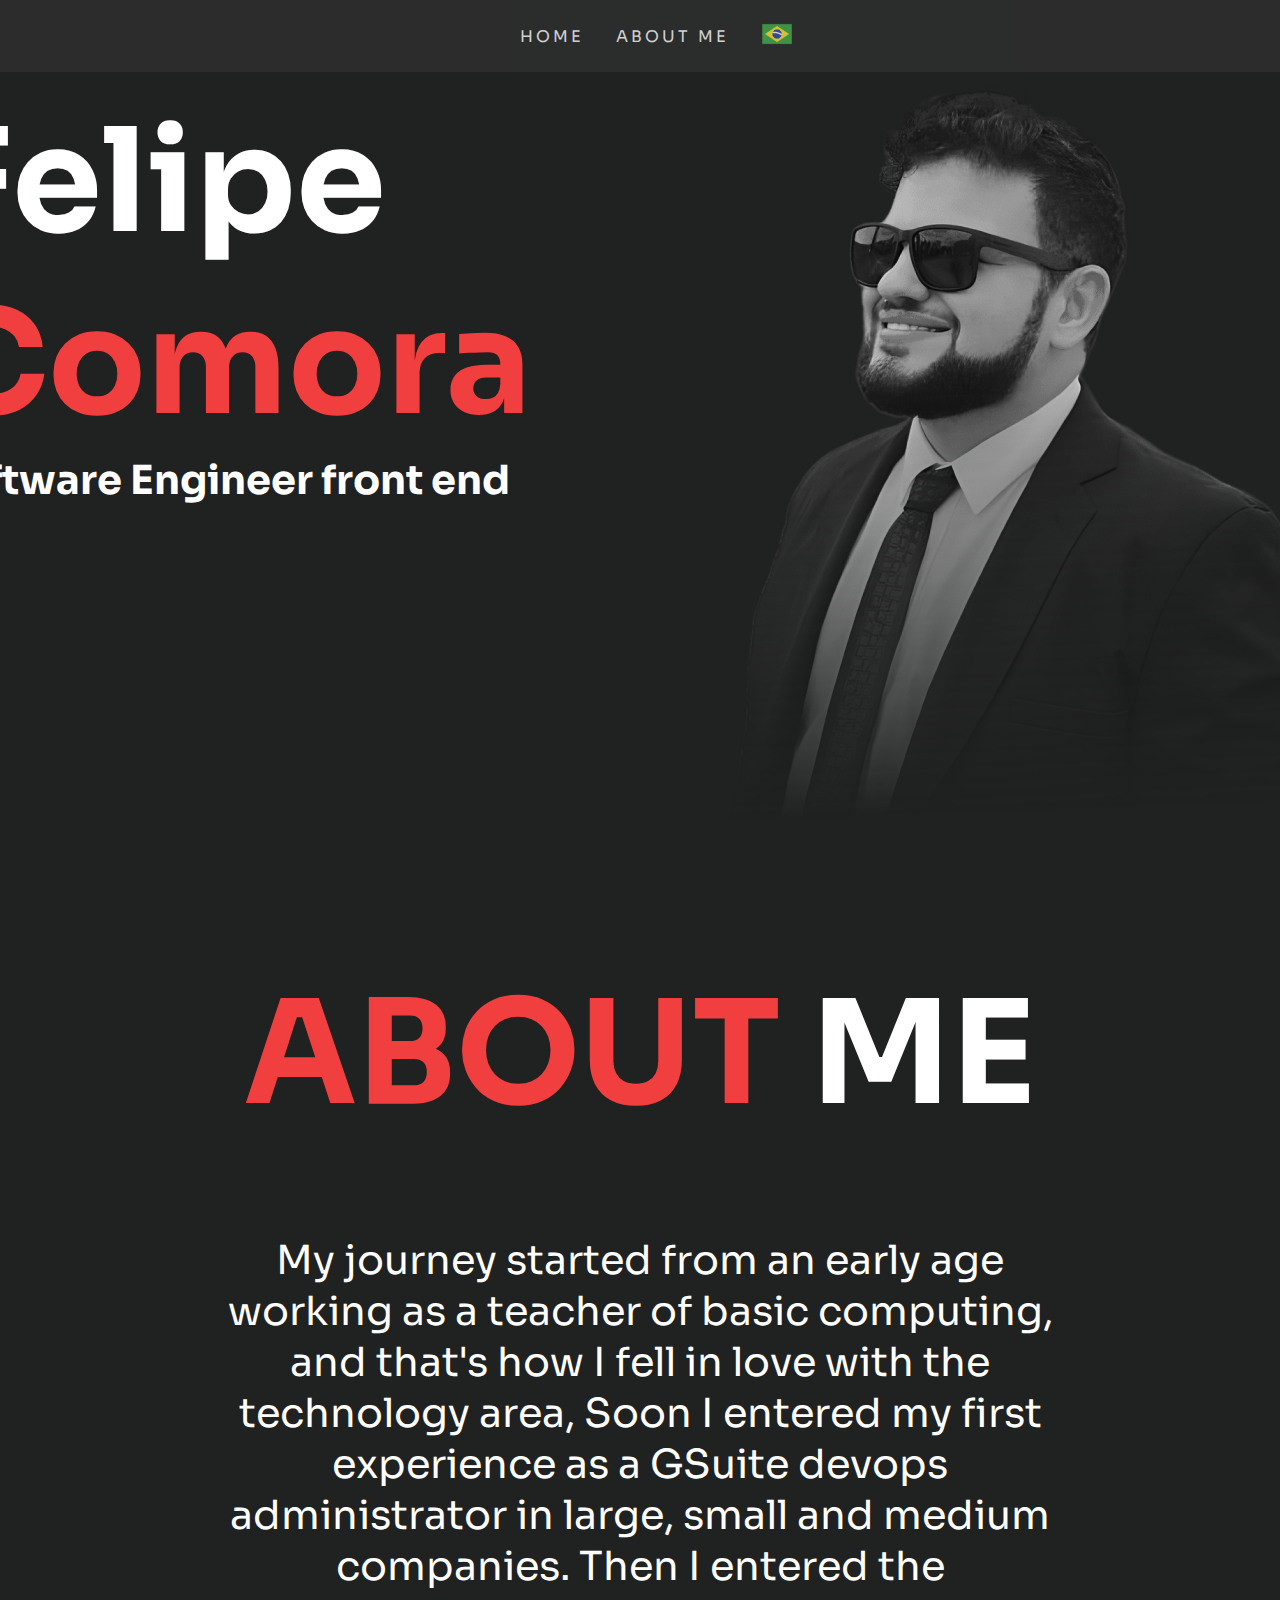
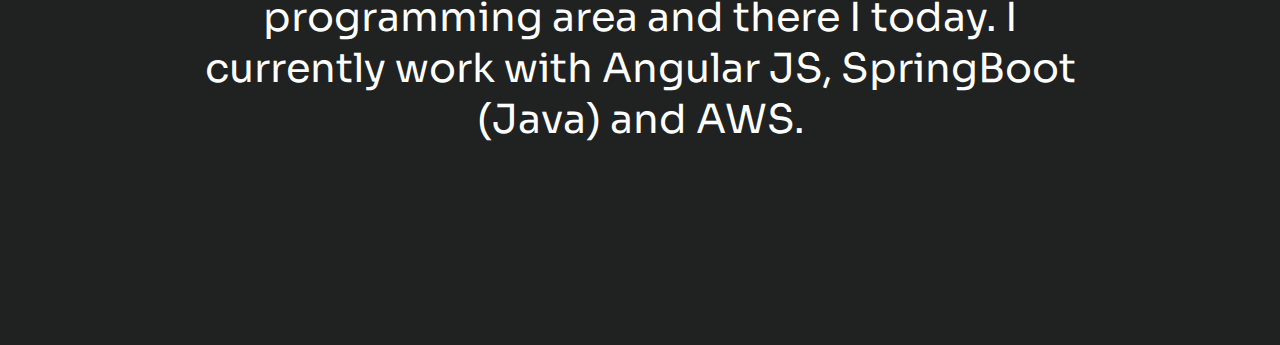
==== index.html @ bace0d85 "ajustes page em ingles e portugues" ====
<!DOCTYPE html>
<html lang="pt-br">

<head>
    <meta charset="UTF-8">
    <meta name="viewport" content="width=device-width, initial-scale=1.0">
    <title>Comora Portifolio</title>
    <link rel="stylesheet" type="text/css" href="portifolio-comora.css" media="screen" />
    <link rel="icon" type="image/png" sizes="16x16" href="./assets/img/icon/favicon-16x16.png">

</head>

<body>
    <header>
        <nav class="nav-bar">
            <ul class="nav-list">
                <li><a href="#home">HOME</a></li>
                <li><a href="#aboutMe">ABOUT ME</a></li>
                <!-- <li><a href="#portifolio">PORTFOLIO</a></li>
                <li><button class="button">CONTACT ME</button></li> -->
                <li><a href="ptBr.html"><img class="language" src="/assets/img/icon/icon-br.png" alt=""></a>
            </ul>
        </nav>
    </header>
    <main>
        <section id="home" class="home container">
            <div class="title-name">
                <h1>
                    <span class="name">Felipe</span><br>
                    <span class="surname">Comora</span>
                </h1>
                <h2>
                    Software Engineer front end
                </h2>
            </div>
            <div class="home-img">  
                <img src="./assets/img/comora.png" alt="foto do felipe comora">
            </div>
        </section>
        <section id="aboutMe" class="about container">
            <div class="title-name">
                <h1>
                    <span class="surname">ABOUT</span>
                    <span class="name">ME</span>
                </h1>
                <p class="paragraph">
                    My journey started from an early age working as a teacher of basic computing, and that's how I fell
                    in love with the technology area, Soon I entered my first experience as a GSuite devops administrator in
                    large, small and medium companies. Then I entered the programming area and there I today.

                    I currently work with Angular JS, SpringBoot (Java) and AWS.
                </p>
            </div>
        </section>
    </main>
</body>

</html>
---- portifolio-comora.css ----
@import url('https://fonts.googleapis.com/css2?family=Sora:wght@100..800&display=swap');

*{
    margin: 0;
    padding: 0;
}
:root {
    --red-color: #f13f3f;
    --nav-color: #2f3030;
    --bg-color:  #202121;
    --white-color: #ffffff;
  }
html {
  scroll-behavior: smooth;
  font-family: "Sora", sans-serif;

}
 
:target {
  scroll-margin-top: 150px;
}
body{
    background-color: var(--bg-color);
}
main{
    margin-top: 4%;
    padding-bottom: 100px;
}
.language{
    width: 32px;
    height: 32px;
}
.nav-bar{
    display: flex;
    justify-content: space-around;
    align-items: center;
    background-color: var(--nav-color);
    height: 8vh;
    width: 100%;
    position: fixed;
    top: 0;
    opacity: 0.8;
}
.nav-list{
    list-style: none;
    display: flex;
    align-items: center;
}
.nav-list li{
    margin-left: 32px;
    letter-spacing: 3px;
}
.nav-list li a{
    color: var(--white-color);
    text-decoration: none;
}
.nav-list li a:hover,a:active{
    color: var(--red-color);
}
.nav-list li .button{
    border-radius: 16px;
    background-color: var(--red-color);
    width: 150px;
    height: 36px;
    color: var(--white-color);
    border: none;
    cursor: pointer;
}
.home{
    display: flex;
    gap: 100px;
    justify-content: center;
}
.title-name{
    padding-top: 40px;
    h1{
        font-size: 144px; 
    }
    h1 .name{
        color: var(--white-color);
    }
    h1 .surname {
        color: var(--red-color); 
    }
    h2{
        font-size: 40px;
        color: var(--white-color);
    }
}
.about{
    margin-top: 200px;
    text-align: center;
}
.container{
    margin: auto;
    width: 70%;
    margin-bottom: 100px;
    .paragraph{
        margin-top: 90px;
        font-size: 40px;
        color: var(--white-color);
        text-align: center;
    }
}
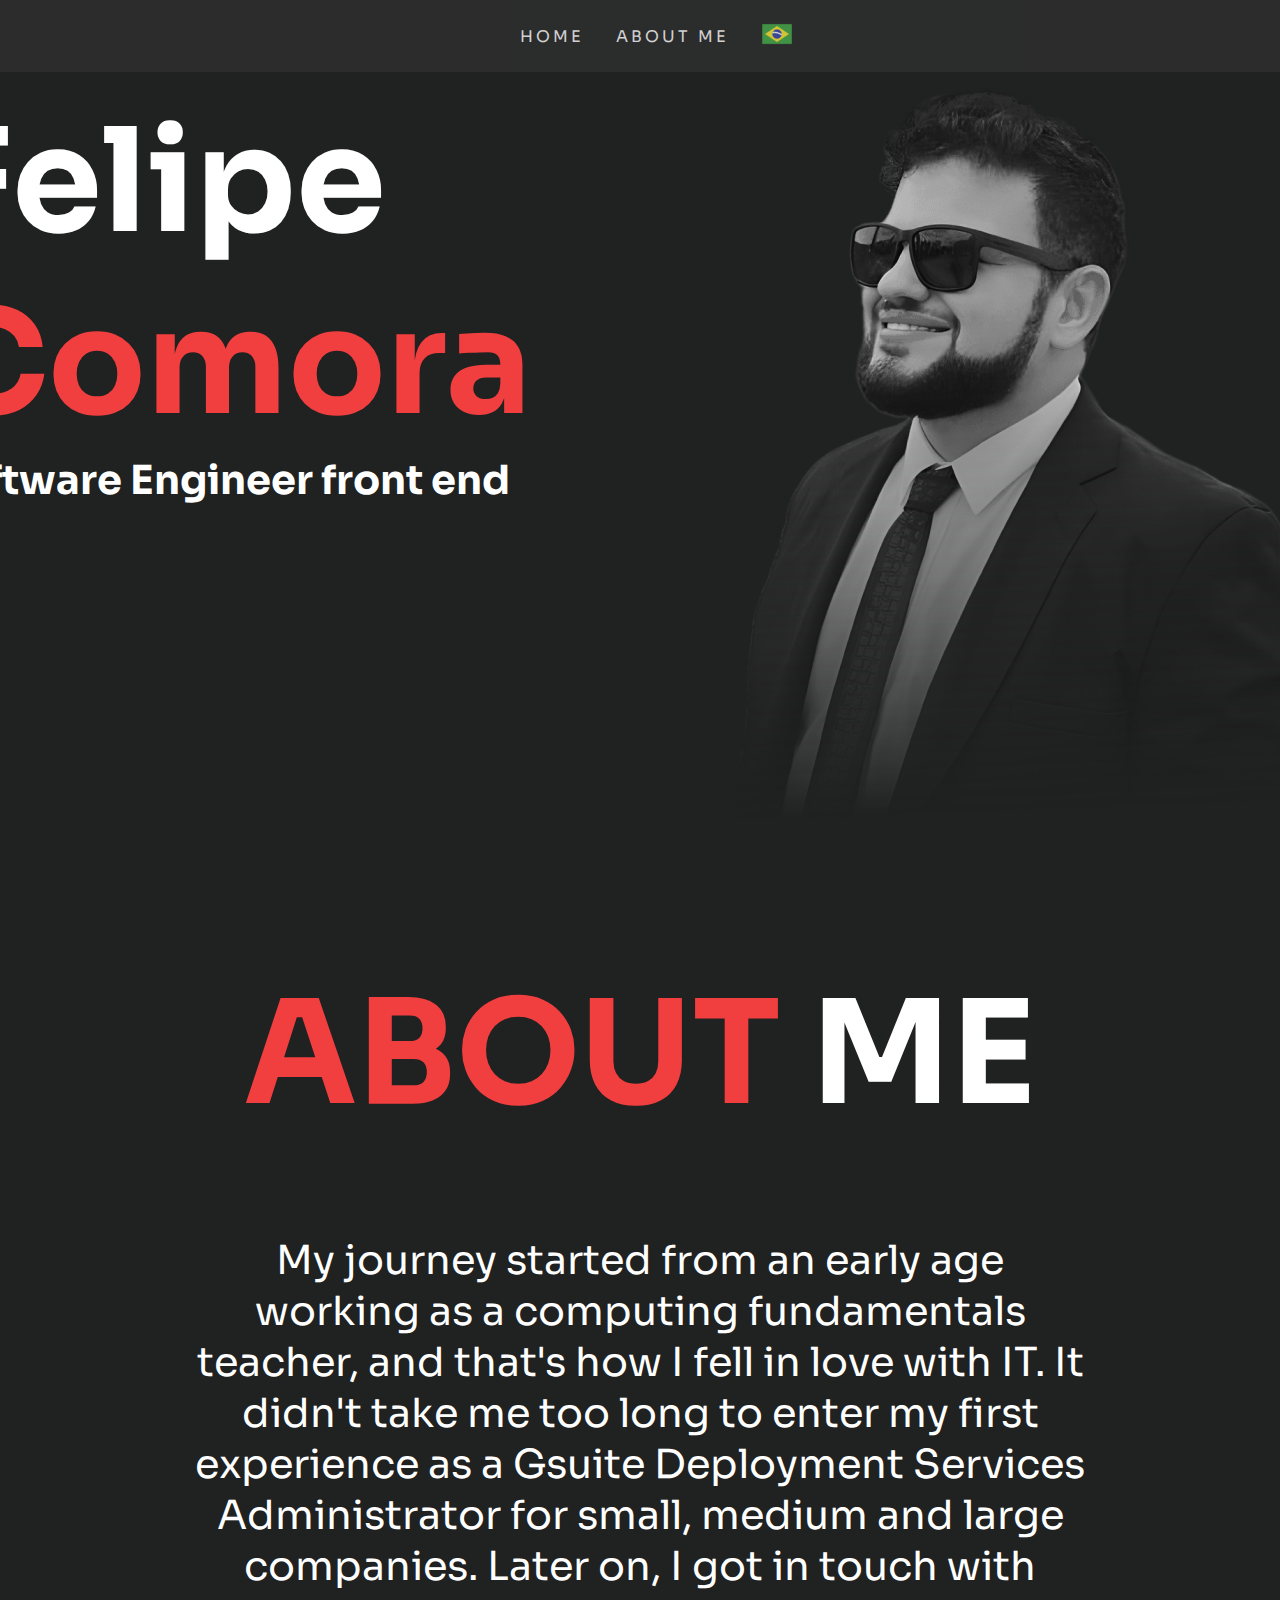
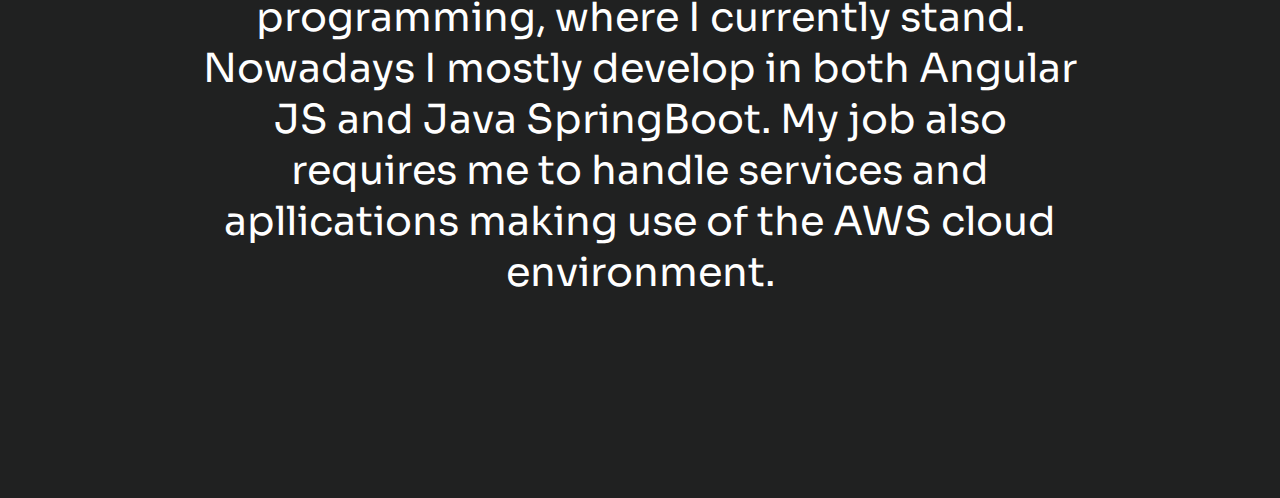
==== commit 96b6e03d: "ajustes page em ingles e portugues" ====
--- a/index.html
+++ b/index.html
@@ -33,7 +33,7 @@
                     Software Engineer front end
                 </h2>
             </div>
-            <div class="home-img">  
+            <div class="home-img">
                 <img src="./assets/img/comora.png" alt="foto do felipe comora">
             </div>
         </section>
@@ -44,11 +44,12 @@
                     <span class="name">ME</span>
                 </h1>
                 <p class="paragraph">
-                    My journey started from an early age working as a teacher of basic computing, and that's how I fell
-                    in love with the technology area, Soon I entered my first experience as a GSuite devops administrator in
-                    large, small and medium companies. Then I entered the programming area and there I today.
-
-                    I currently work with Angular JS, SpringBoot (Java) and AWS.
+                    My journey started from an early age working as a computing fundamentals teacher, and that's how I
+                    fell in love with IT. It didn't take me too long to enter my first experience as a Gsuite Deployment
+                    Services Administrator for small, medium and large companies. Later on, I got in touch with
+                    programming, where I currently stand. Nowadays I mostly develop in both Angular JS and Java
+                    SpringBoot. My job also requires me to handle services and apllications making use of the AWS
+                    cloud environment.
                 </p>
             </div>
         </section>
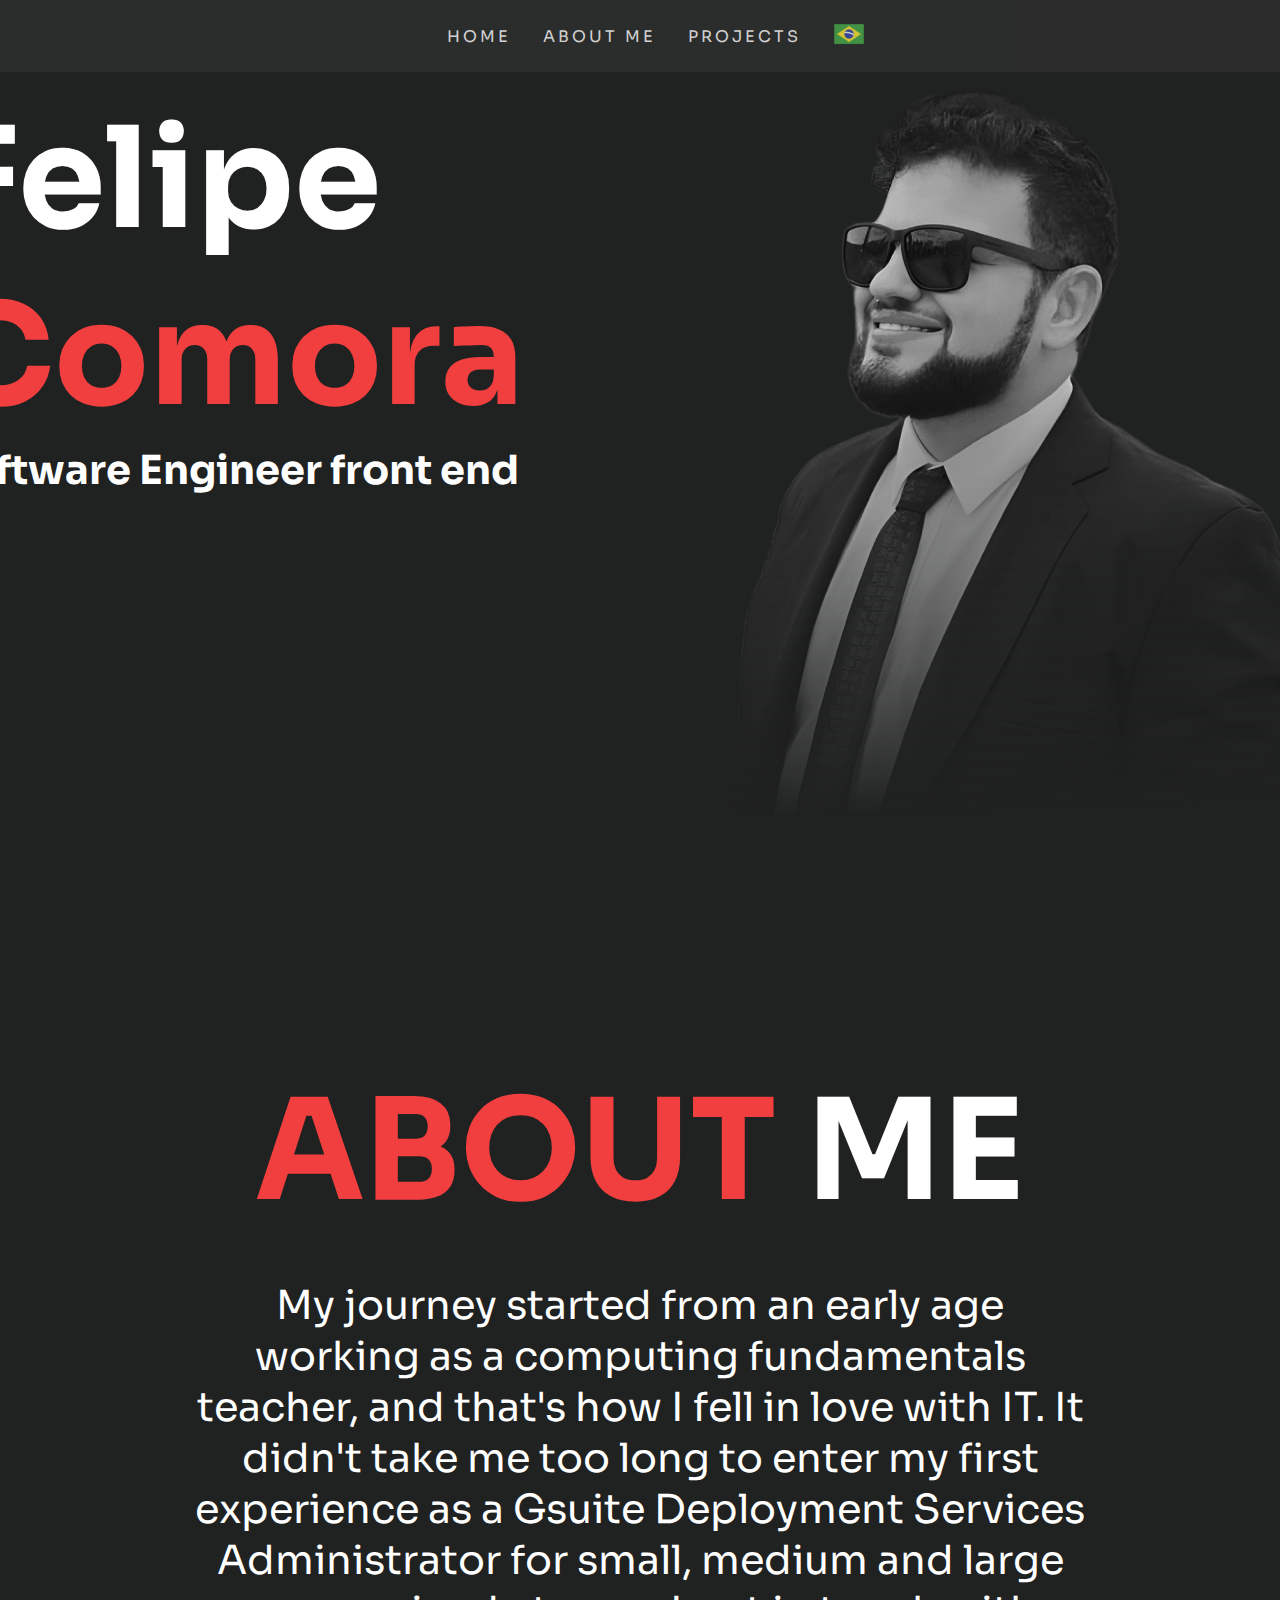
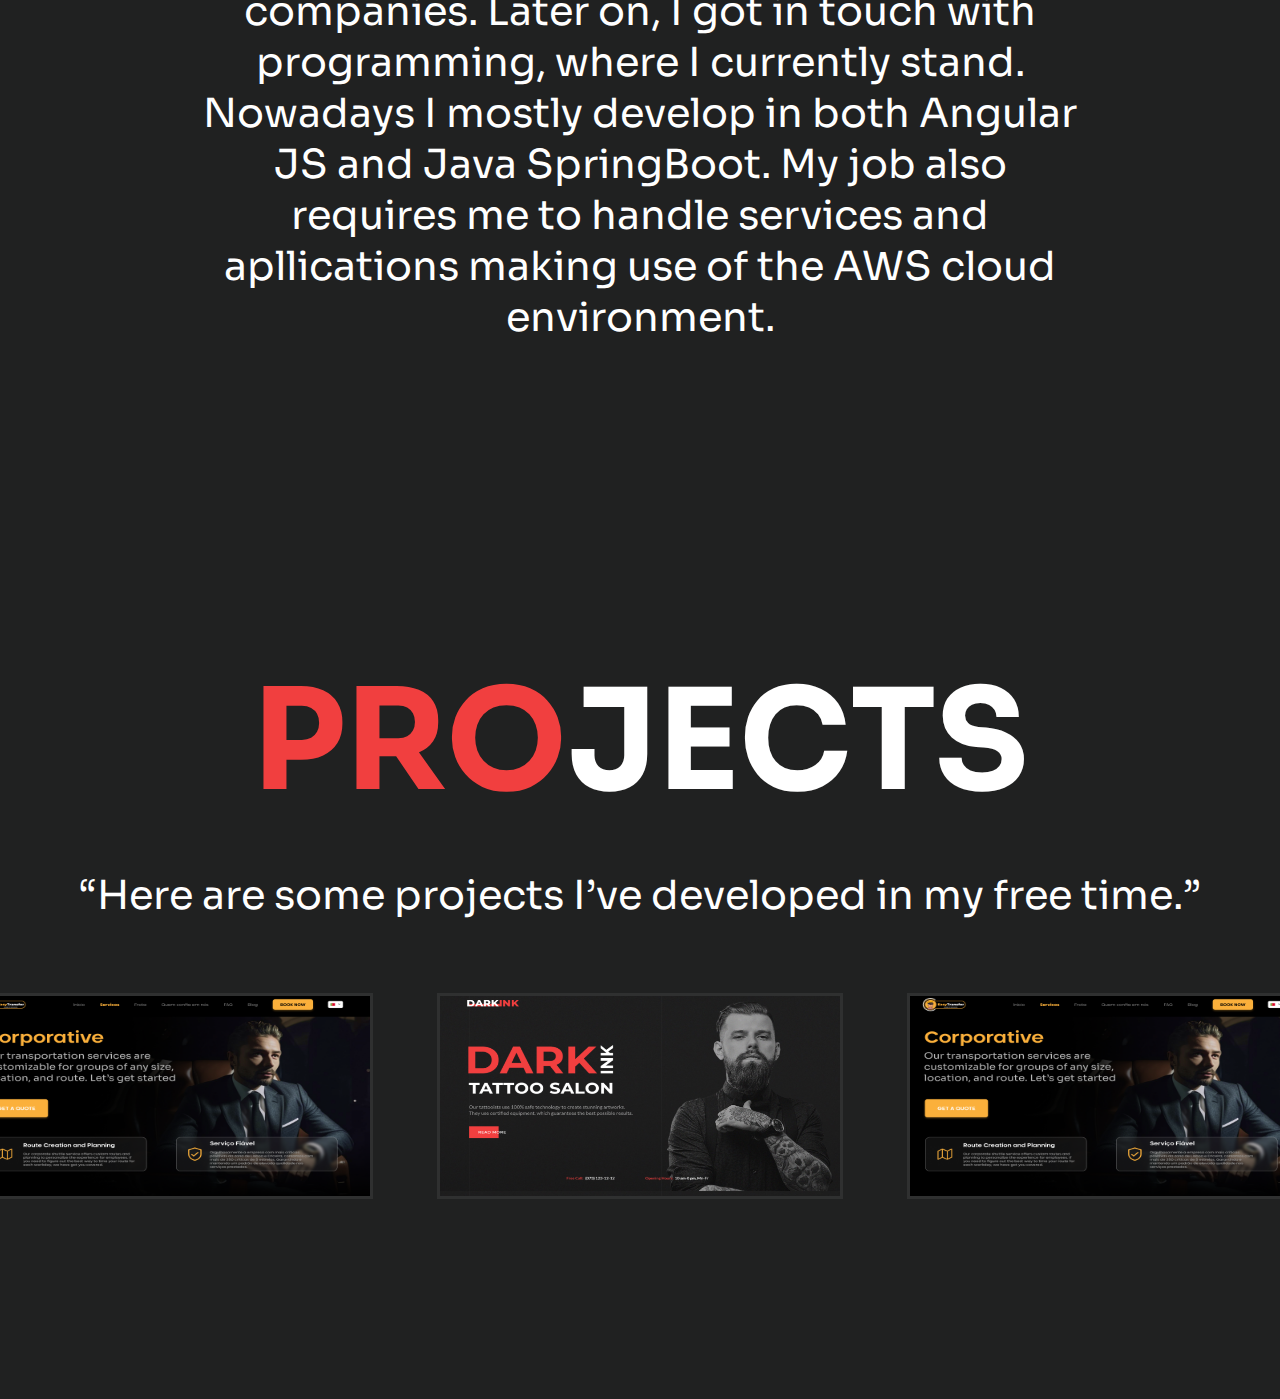
==== commit a148919d: "adição nova seção projetos" ====
--- a/index.html
+++ b/index.html
@@ -7,7 +7,7 @@
     <title>Comora Portifolio</title>
     <link rel="stylesheet" type="text/css" href="portifolio-comora.css" media="screen" />
     <link rel="icon" type="image/png" sizes="16x16" href="./assets/img/icon/favicon-16x16.png">
-
+    <script src="script.js"></script>
 </head>
 
 <body>
@@ -16,43 +16,69 @@
             <ul class="nav-list">
                 <li><a href="#home">HOME</a></li>
                 <li><a href="#aboutMe">ABOUT ME</a></li>
-                <!-- <li><a href="#portifolio">PORTFOLIO</a></li>
-                <li><button class="button">CONTACT ME</button></li> -->
+                <li><a href="#projects">PROJECTS</a></li>
+                <!-- <li><button class="button">CONTACT ME</button></li> -->
                 <li><a href="ptBr.html"><img class="language" src="/assets/img/icon/icon-br.png" alt=""></a>
             </ul>
         </nav>
     </header>
     <main>
-        <section id="home" class="home container">
-            <div class="title-name">
-                <h1>
-                    <span class="name">Felipe</span><br>
-                    <span class="surname">Comora</span>
-                </h1>
-                <h2>
-                    Software Engineer front end
-                </h2>
-            </div>
-            <div class="home-img">
-                <img src="./assets/img/comora.png" alt="foto do felipe comora">
-            </div>
-        </section>
-        <section id="aboutMe" class="about container">
-            <div class="title-name">
-                <h1>
-                    <span class="surname">ABOUT</span>
-                    <span class="name">ME</span>
-                </h1>
-                <p class="paragraph">
-                    My journey started from an early age working as a computing fundamentals teacher, and that's how I
-                    fell in love with IT. It didn't take me too long to enter my first experience as a Gsuite Deployment
-                    Services Administrator for small, medium and large companies. Later on, I got in touch with
-                    programming, where I currently stand. Nowadays I mostly develop in both Angular JS and Java
-                    SpringBoot. My job also requires me to handle services and apllications making use of the AWS
-                    cloud environment.
-                </p>
-            </div>
-        </section>
+        <div class="container">
+            <section id="home" class="home">
+                <div class="title-name">
+                    <h1>
+                        <span class="name">Felipe</span><br>
+                        <span class="surname">Comora</span>
+                    </h1>
+                    <h2>
+                        Software Engineer front end
+                    </h2>
+                </div>
+                <div class="home-img">
+                    <img src="./assets/img/comora.png" alt="foto do felipe comora">
+                </div>
+            </section>
+            <section id="aboutMe" class="about scroll-smooth">
+                <div class="title-name">
+                    <h1>
+                        <span class="surname">ABOUT</span>
+                        <span class="name">ME</span>
+                    </h1>
+                    <p class="paragraph">
+                        My journey started from an early age working as a computing fundamentals teacher, and that's how
+                        I
+                        fell in love with IT. It didn't take me too long to enter my first experience as a Gsuite
+                        Deployment
+                        Services Administrator for small, medium and large companies. Later on, I got in touch with
+                        programming, where I currently stand. Nowadays I mostly develop in both Angular JS and Java
+                        SpringBoot. My job also requires me to handle services and apllications making use of the AWS
+                        cloud environment.
+                    </p>
+                </div>
+            </section>
+            <section id="projects" class="session-projects scroll-smooth">
+                <div class="title-name">
+                    <h1>
+                        <p class="surname">PRO<span class="name">JECTS<span></p>
+                    </h1>
+                    <p class="paragraph"> “Here are some projects I’ve developed in my free time.”
+                    </p>
+                    <div class="container-projects">
+                        <div class="projects">
+                            <img class="img-project" src="/assets/img/projects/teste.png" alt="">
+                        </div>
+                        <div class="projects">
+                            <img class="img-project" src="/assets/img/projects/teste2.png" alt="">
+                        </div>
+                        <div class="projects">
+                            <img class="img-project" src="/assets/img/projects/teste.png" alt="">
+                        </div>
+                    </div>
+                </div>
+
+            </section>
+        </div>
+
     </main>
 </body>
 
--- a/portifolio-comora.css
+++ b/portifolio-comora.css
@@ -1,36 +1,41 @@
 @import url('https://fonts.googleapis.com/css2?family=Sora:wght@100..800&display=swap');
 
-*{
+* {
     margin: 0;
     padding: 0;
 }
+
 :root {
     --red-color: #f13f3f;
     --nav-color: #2f3030;
-    --bg-color:  #202121;
+    --bg-color: #202121;
     --white-color: #ffffff;
-  }
+    font-family: "Sora", sans-serif;
+}
+
 html {
-  scroll-behavior: smooth;
-  font-family: "Sora", sans-serif;
+    scroll-behavior: smooth;
+}
 
+:target {
+    scroll-margin-top: 185px;
 }
- 
-:target {
-  scroll-margin-top: 150px;
-}
-body{
+
+body {
     background-color: var(--bg-color);
 }
-main{
+
+main {
     margin-top: 4%;
     padding-bottom: 100px;
 }
-.language{
+
+.language {
     width: 32px;
     height: 32px;
 }
-.nav-bar{
+
+.nav-bar {
     display: flex;
     justify-content: space-around;
     align-items: center;
@@ -41,23 +46,28 @@
     top: 0;
     opacity: 0.8;
 }
-.nav-list{
+
+.nav-list {
     list-style: none;
     display: flex;
     align-items: center;
 }
-.nav-list li{
+
+.nav-list li {
     margin-left: 32px;
     letter-spacing: 3px;
 }
-.nav-list li a{
+
+.nav-list li a {
     color: var(--white-color);
     text-decoration: none;
 }
-.nav-list li a:hover,a:active{
+
+.nav-list li a:hover {
     color: var(--red-color);
 }
-.nav-list li .button{
+
+.nav-list li .button {
     border-radius: 16px;
     background-color: var(--red-color);
     width: 150px;
@@ -66,39 +76,100 @@
     border: none;
     cursor: pointer;
 }
-.home{
+
+.container {
+    width: 100%;
+    display: flex;
+    flex-direction: column;
+    justify-content: center;
+    align-items: center;
+    margin-bottom: 100px;
+
+}
+
+.container .paragraph {
+    margin-top: 40px;
+    font-size: 40px;
+    color: var(--white-color);
+    text-align: center;
+}
+
+.home {
     display: flex;
     gap: 100px;
     justify-content: center;
 }
-.title-name{
+
+h1 {
+    font-size: 140px;
+}
+
+h1 .name {
+    color: var(--white-color);
+}
+
+h1 .surname {
+    color: var(--red-color);
+}
+
+h2 {
+    font-size: 40px;
+    color: var(--white-color);
+}
+
+.title-name {
     padding-top: 40px;
-    h1{
-        font-size: 144px; 
-    }
-    h1 .name{
-        color: var(--white-color);
-    }
-    h1 .surname {
-        color: var(--red-color); 
-    }
-    h2{
-        font-size: 40px;
-        color: var(--white-color);
-    }
+
 }
-.about{
+
+.about {
     margin-top: 200px;
     text-align: center;
+    width: 70%;
 }
-.container{
-    margin: auto;
-    width: 70%;
-    margin-bottom: 100px;
-    .paragraph{
-        margin-top: 90px;
-        font-size: 40px;
-        color: var(--white-color);
-        text-align: center;
+.scroll-smooth{
+    animation: appear ease-in-out;
+    animation-timeline: view();
+    animation-range: cover 0 50%;
+}
+.container-projects {
+    width: 100%;
+    display: flex;
+    gap: 64px;
+    padding-top: 32px;
+}
+
+.session-projects {
+    margin-top: 270px;
+    text-align: center;
+}
+
+.projects {
+    margin-top: 40px;
+    width: 400px;
+    height: 200px;
+    border: #2f3030 solid;
+    cursor: pointer;
+}
+
+.projects .img-project {
+    width: 100%;
+    height: 100%;
+}
+
+.projects:hover {
+    box-shadow: 0 0 10px var(--red-color);
+    scale: 1.1;
+    transition: .5s;
+}
+
+@keyframes appear{
+    from{
+        opacity: 0;
+        translate: 0 100vh;
     }
-}
+    to{
+        opacity: 1;
+        translate: 0 0;
+    }
+}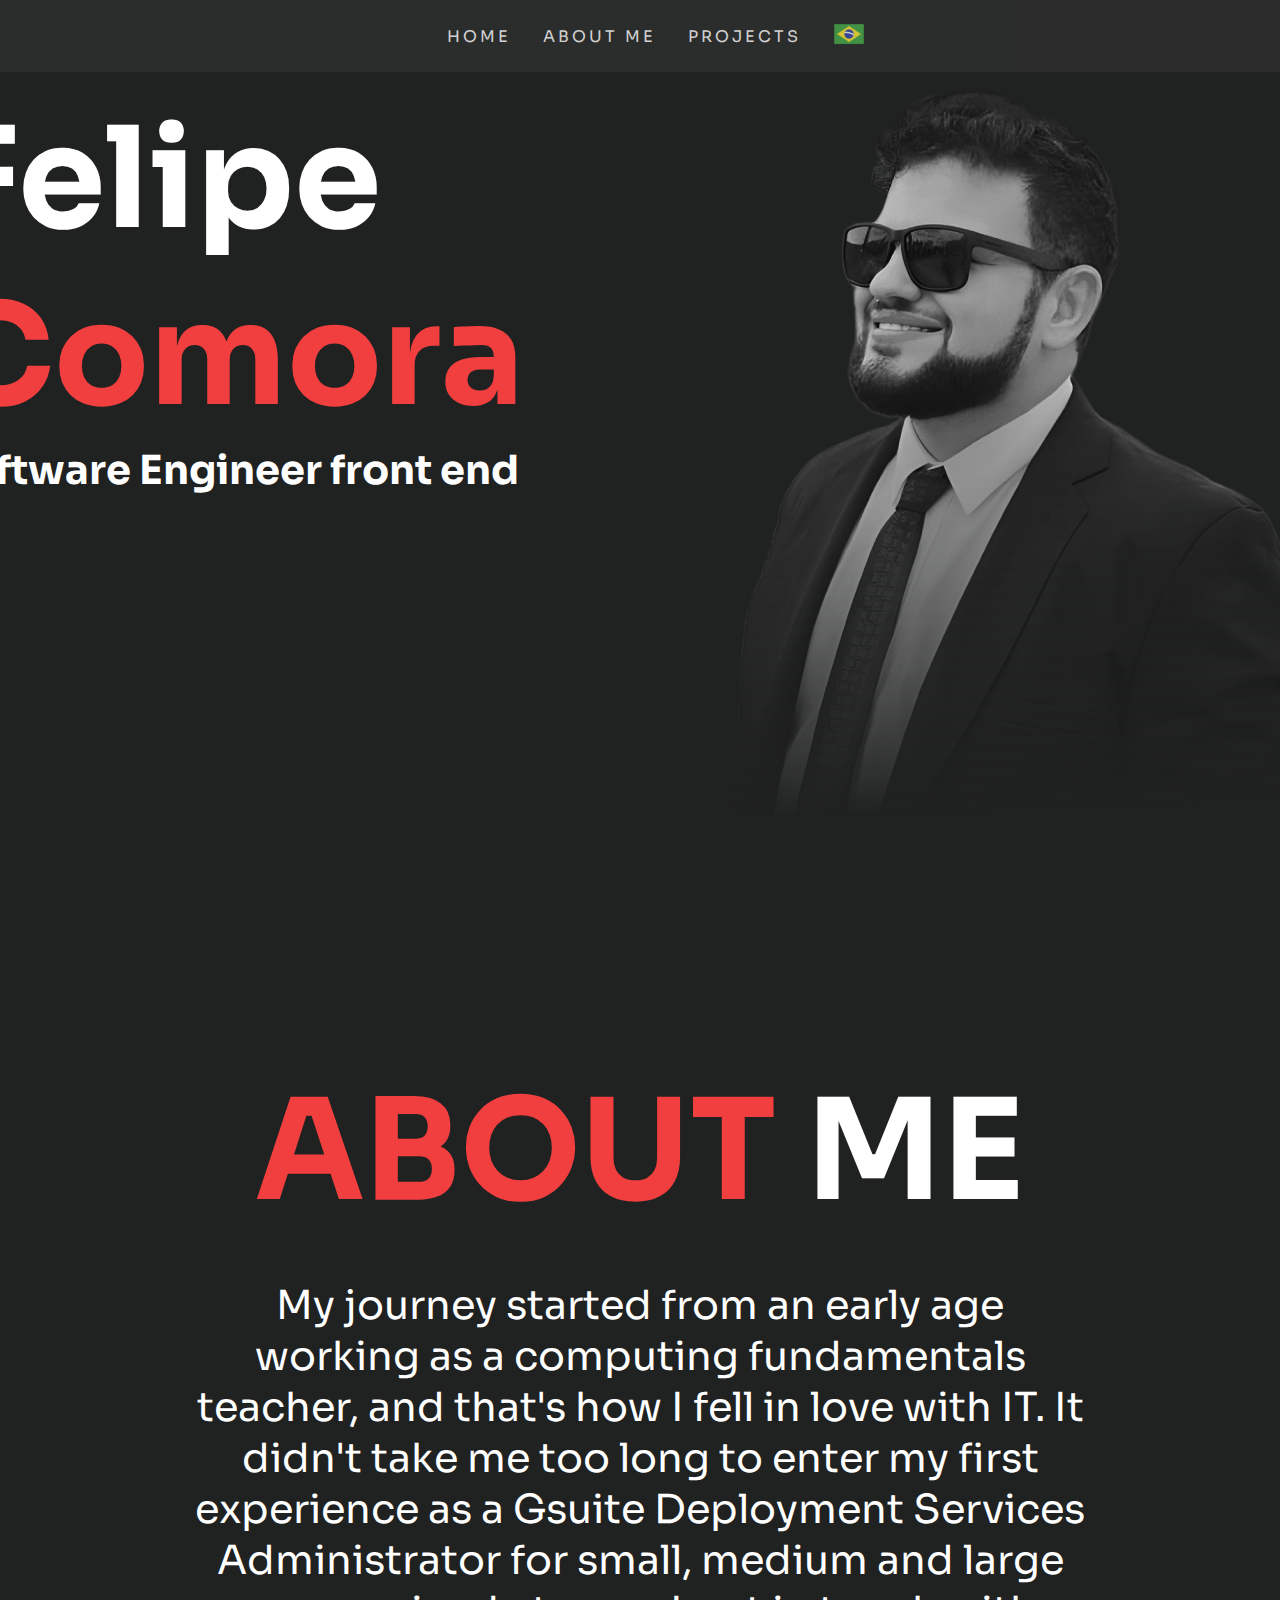
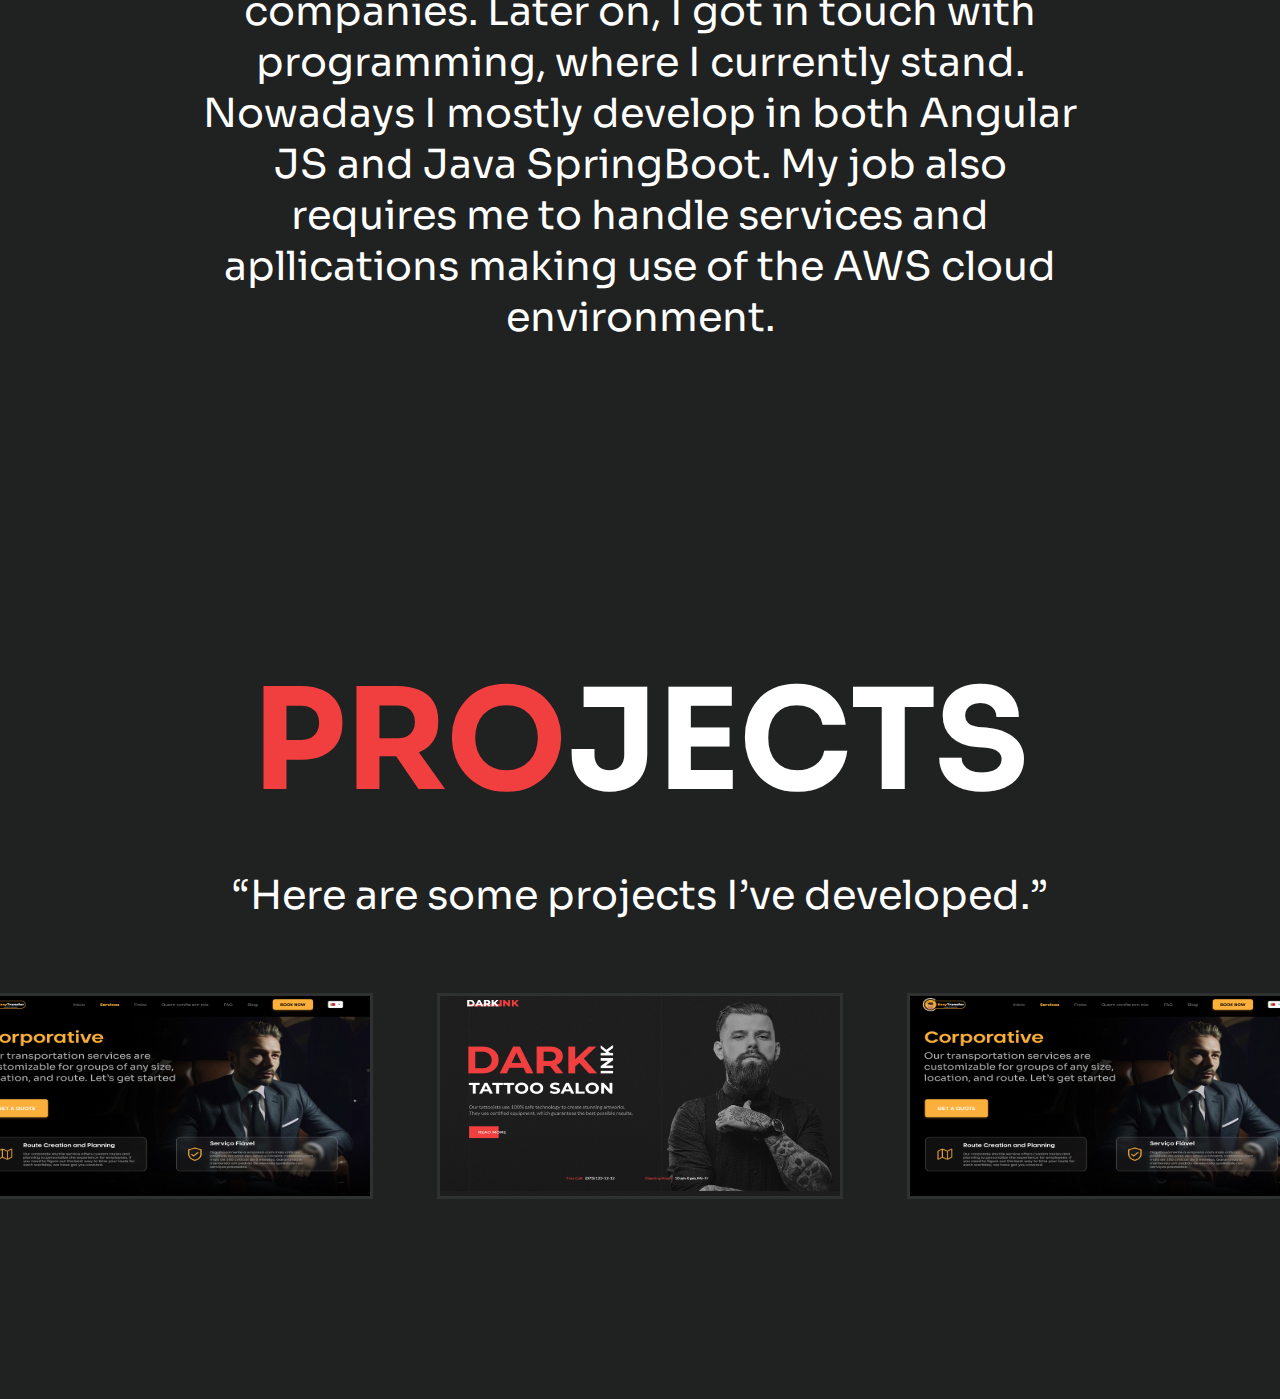
==== commit 5e574b1a: "correçao subtitle" ====
--- a/index.html
+++ b/index.html
@@ -61,7 +61,7 @@
                     <h1>
                         <p class="surname">PRO<span class="name">JECTS<span></p>
                     </h1>
-                    <p class="paragraph"> “Here are some projects I’ve developed in my free time.”
+                    <p class="paragraph"> “Here are some projects I’ve developed.”
                     </p>
                     <div class="container-projects">
                         <div class="projects">
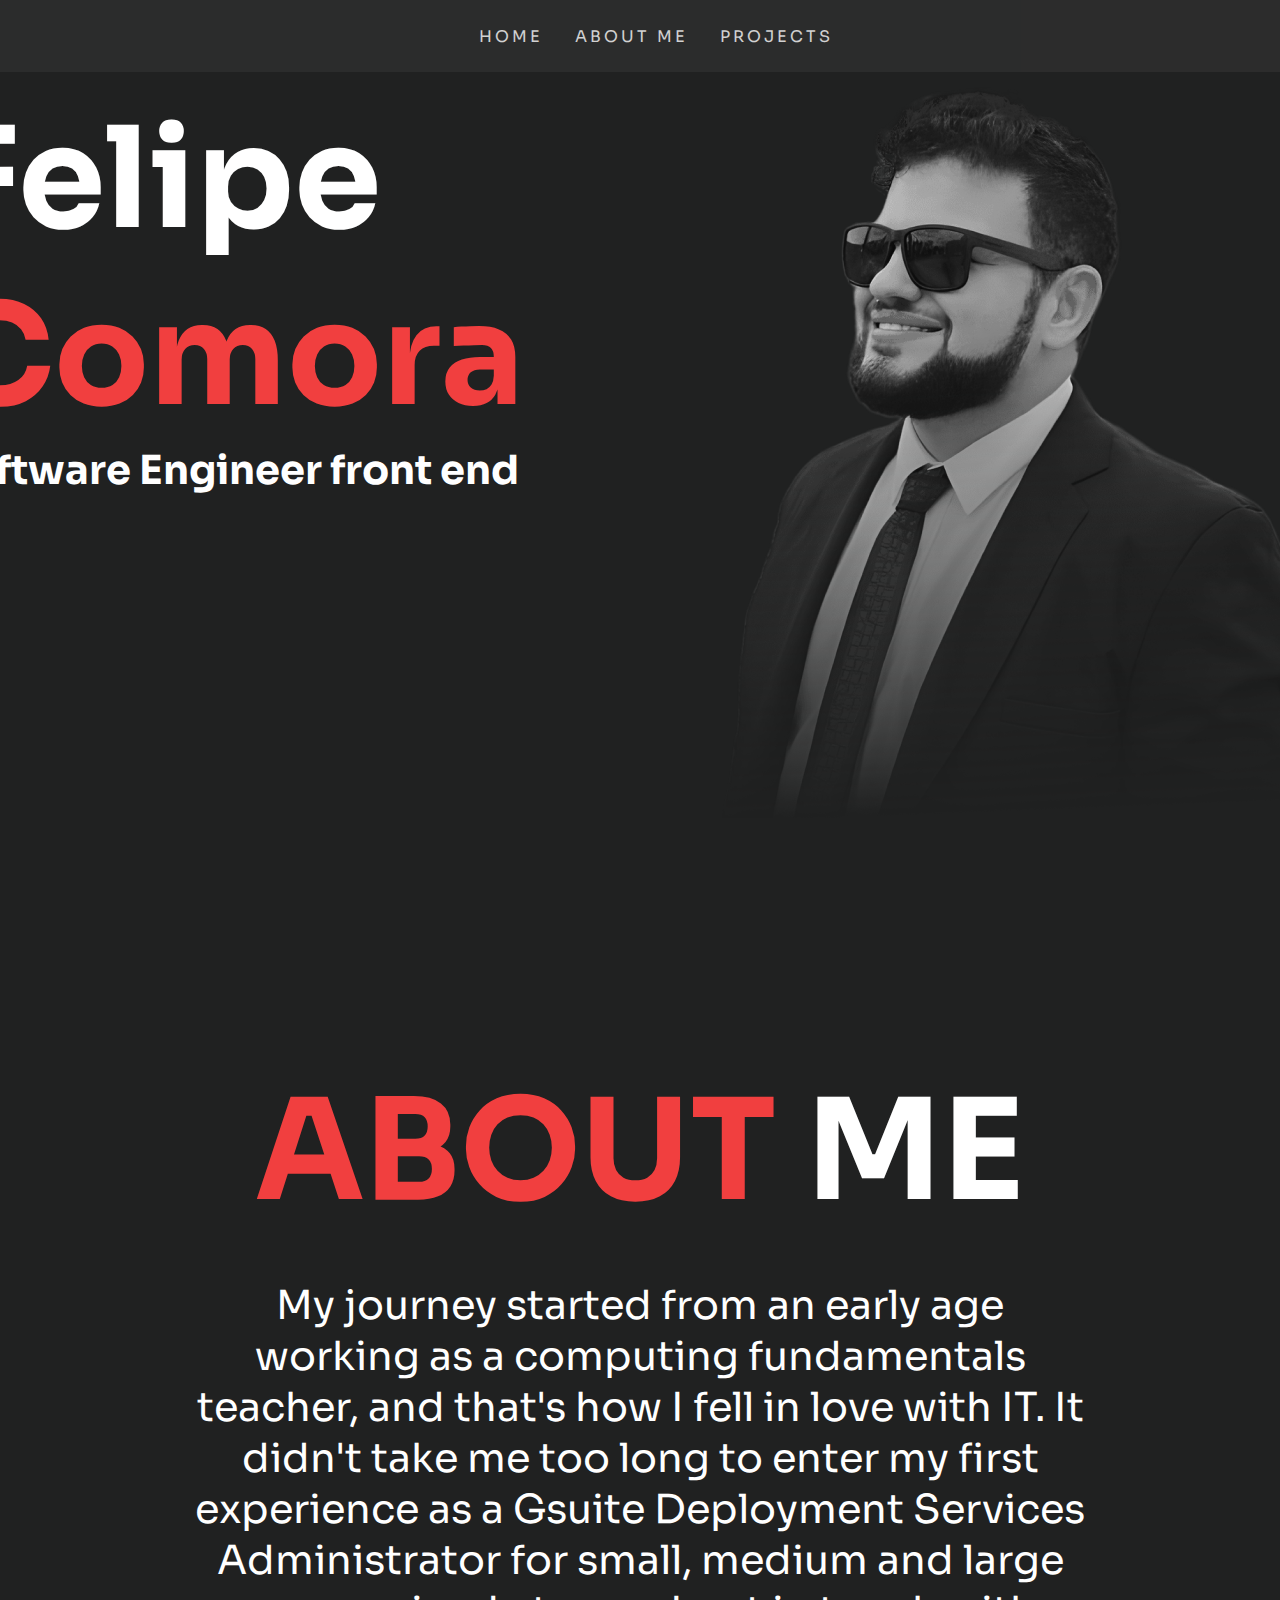
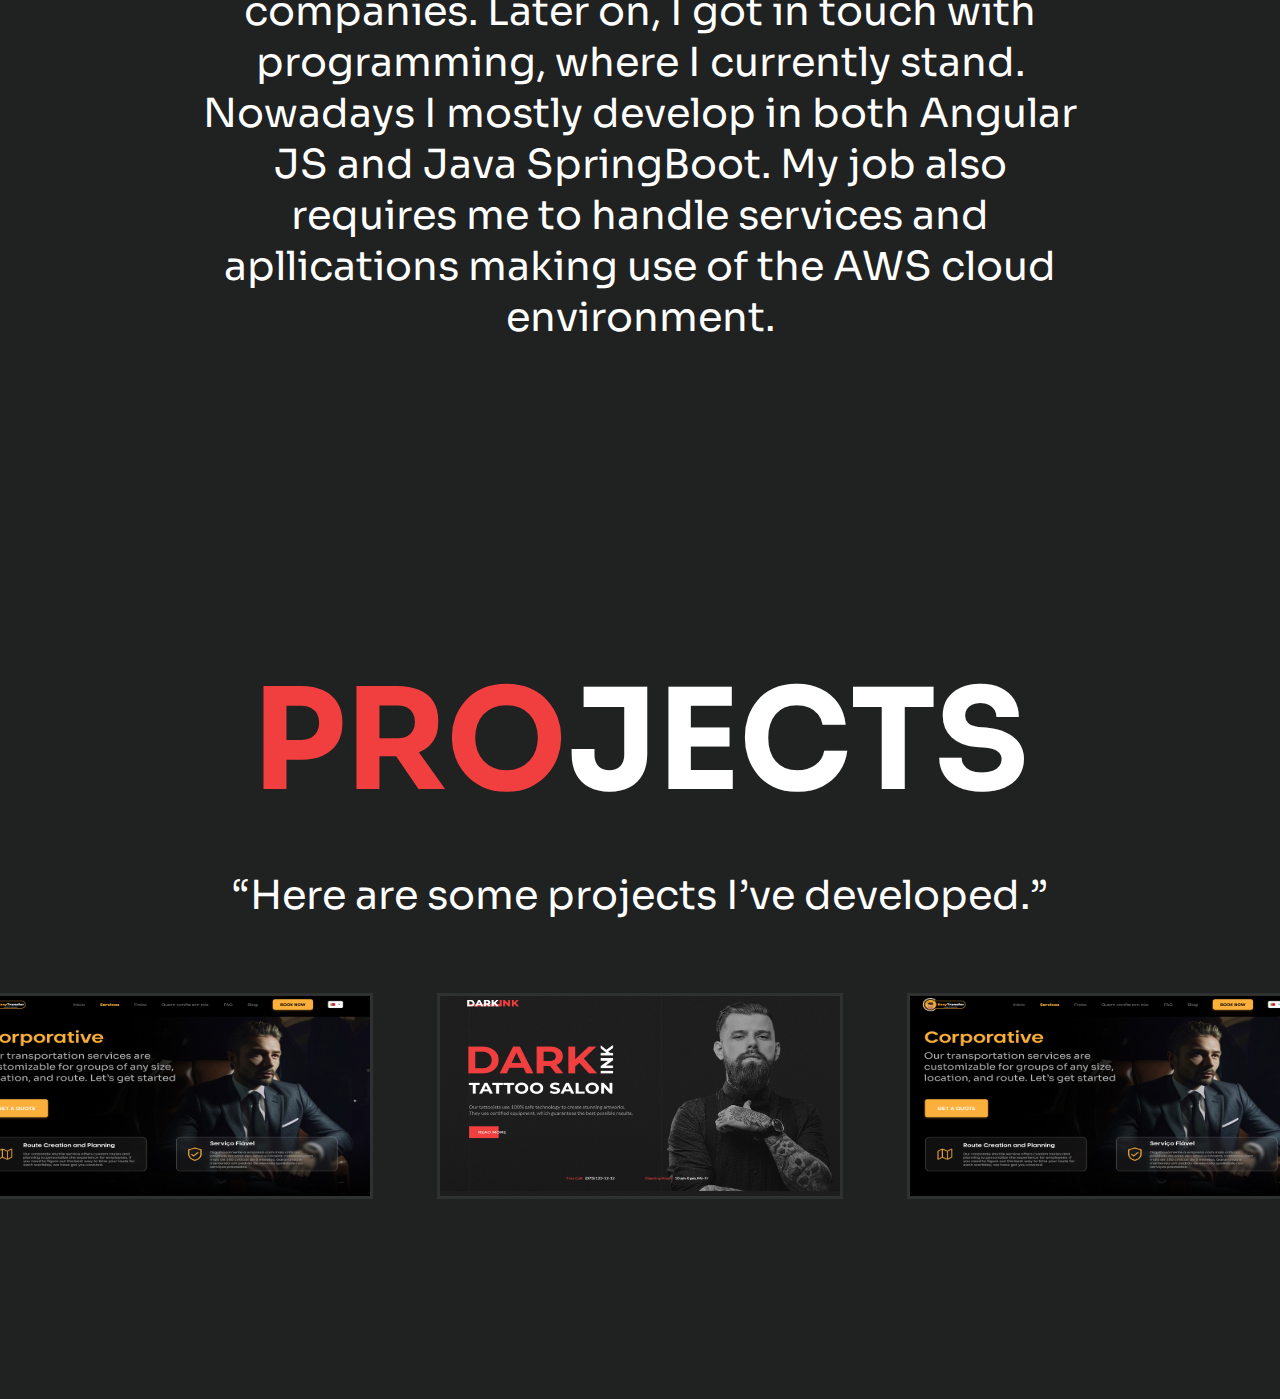
==== commit bd561792: "começando o responsivo do site" ====
--- a/index.html
+++ b/index.html
@@ -5,7 +5,7 @@
     <meta charset="UTF-8">
     <meta name="viewport" content="width=device-width, initial-scale=1.0">
     <title>Comora Portifolio</title>
-    <link rel="stylesheet" type="text/css" href="portifolio-comora.css" media="screen" />
+    <link rel="stylesheet" type="text/css" href="desktop.css" media="screen" />
     <link rel="icon" type="image/png" sizes="16x16" href="./assets/img/icon/favicon-16x16.png">
     <script src="script.js"></script>
 </head>
@@ -18,7 +18,7 @@
                 <li><a href="#aboutMe">ABOUT ME</a></li>
                 <li><a href="#projects">PROJECTS</a></li>
                 <!-- <li><button class="button">CONTACT ME</button></li> -->
-                <li><a href="ptBr.html"><img class="language" src="/assets/img/icon/icon-br.png" alt=""></a>
+                <!-- <li><a href="ptBr.html"><img class="language" src="/assets/img/icon/icon-br.png" alt=""></a> -->
             </ul>
         </nav>
     </header>
--- a/desktop.css
+++ b/desktop.css
@@ -0,0 +1,216 @@
+@import url('https://fonts.googleapis.com/css2?family=Sora:wght@100..800&display=swap');
+
+* {
+    margin: 0;
+    padding: 0;
+}
+
+:root {
+    --red-color: #f13f3f;
+    --nav-color: #2f3030;
+    --bg-color: #202121;
+    --white-color: #ffffff;
+    font-family: "Sora", sans-serif;
+}
+
+html {
+    scroll-behavior: smooth;
+}
+
+:target {
+    scroll-margin-top: 185px;
+}
+
+body {
+    background-color: var(--bg-color);
+}
+
+main {
+    margin-top: 4%;
+    padding-bottom: 100px;
+}
+
+.language {
+    width: 32px;
+    height: 32px;
+}
+
+.nav-bar {
+    display: flex;
+    justify-content: space-around;
+    align-items: center;
+    background-color: var(--nav-color);
+    height: 8vh;
+    width: 100%;
+    position: fixed;
+    top: 0;
+    opacity: 0.8;
+}
+
+.nav-list {
+    list-style: none;
+    display: flex;
+    align-items: center;
+}
+
+.nav-list li {
+    margin-left: 32px;
+    letter-spacing: 3px;
+}
+
+.nav-list li a {
+    color: var(--white-color);
+    text-decoration: none;
+}
+
+.nav-list li a:hover {
+    color: var(--red-color);
+}
+
+.nav-list li .button {
+    border-radius: 16px;
+    background-color: var(--red-color);
+    width: 150px;
+    height: 36px;
+    color: var(--white-color);
+    border: none;
+    cursor: pointer;
+}
+
+.container {
+    width: 100%;
+    display: flex;
+    flex-direction: column;
+    justify-content: center;
+    align-items: center;
+    margin-bottom: 100px;
+
+}
+
+.container .paragraph {
+    margin-top: 40px;
+    font-size: 40px;
+    color: var(--white-color);
+    text-align: center;
+}
+
+.home {
+    display: flex;
+    gap: 100px;
+    justify-content: center;
+}
+
+h1 {
+    font-size: 140px;
+}
+
+h1 .name {
+    color: var(--white-color);
+}
+
+h1 .surname {
+    color: var(--red-color);
+}
+
+h2 {
+    font-size: 40px;
+    color: var(--white-color);
+}
+
+.title-name {
+    padding-top: 40px;
+
+}
+
+.about {
+    margin-top: 200px;
+    text-align: center;
+    width: 70%;
+}
+.scroll-smooth{
+    animation: appear ease-in-out;
+    animation-timeline: view();
+    animation-range: cover 0 50%;
+}
+.container-projects {
+    width: 100%;
+    display: flex;
+    gap: 64px;
+    padding-top: 32px;
+}
+
+.session-projects {
+    margin-top: 270px;
+    text-align: center;
+}
+
+.projects {
+    margin-top: 40px;
+    width: 400px;
+    height: 200px;
+    border: #2f3030 solid;
+    cursor: pointer;
+}
+
+.projects .img-project {
+    width: 100%;
+    height: 100%;
+}
+
+.projects:hover {
+    box-shadow: 0 0 10px var(--red-color);
+    scale: 1.1;
+    transition: .5s;
+}
+
+@keyframes appear{
+    from{
+        opacity: 0;
+        translate: 0 100vh;
+    }
+    to{
+        opacity: 1;
+        translate: 0 0;
+    }
+}
+
+@media (max-width: 900px) {
+    body{
+        width: 900px;
+    }
+    :target {
+        scroll-margin-top: 300px;
+    }
+    .nav-bar{
+        max-width: 100%;
+        align-items: center;
+        margin: auto;
+        z-index: 99999999;
+    }
+    .home{
+        display: flex;
+        flex-direction: column-reverse;
+        justify-content: center;
+        align-items: center;
+    }
+    .home-img{
+        max-width: 100%;
+        margin: auto;
+    }
+    .title-name{
+        padding: 0;
+        position: relative;
+        top: -200px;
+    }
+    .scroll-smooth{
+        animation: none;
+    }
+    .about{
+        margin-top: 100px;
+    }
+    .container-projects{
+        display: flex;
+        flex-direction: column;
+
+    }
+}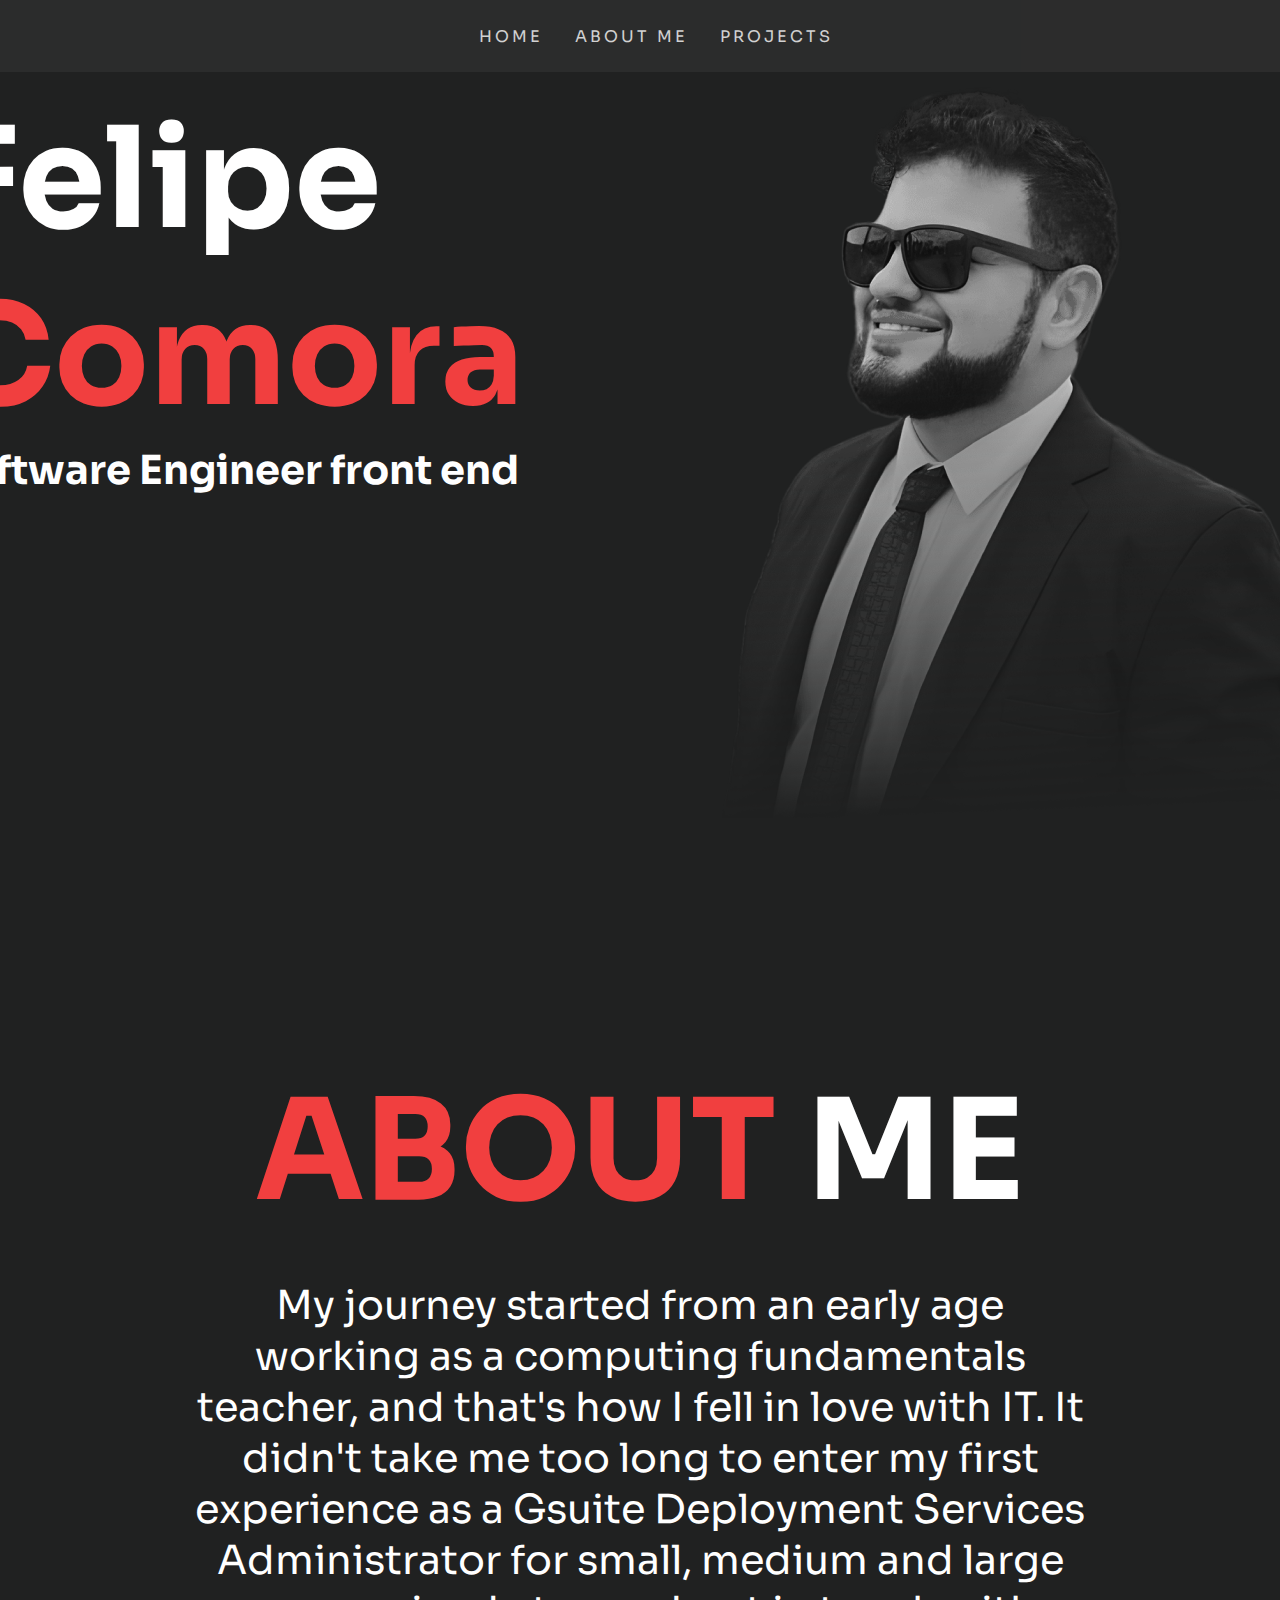
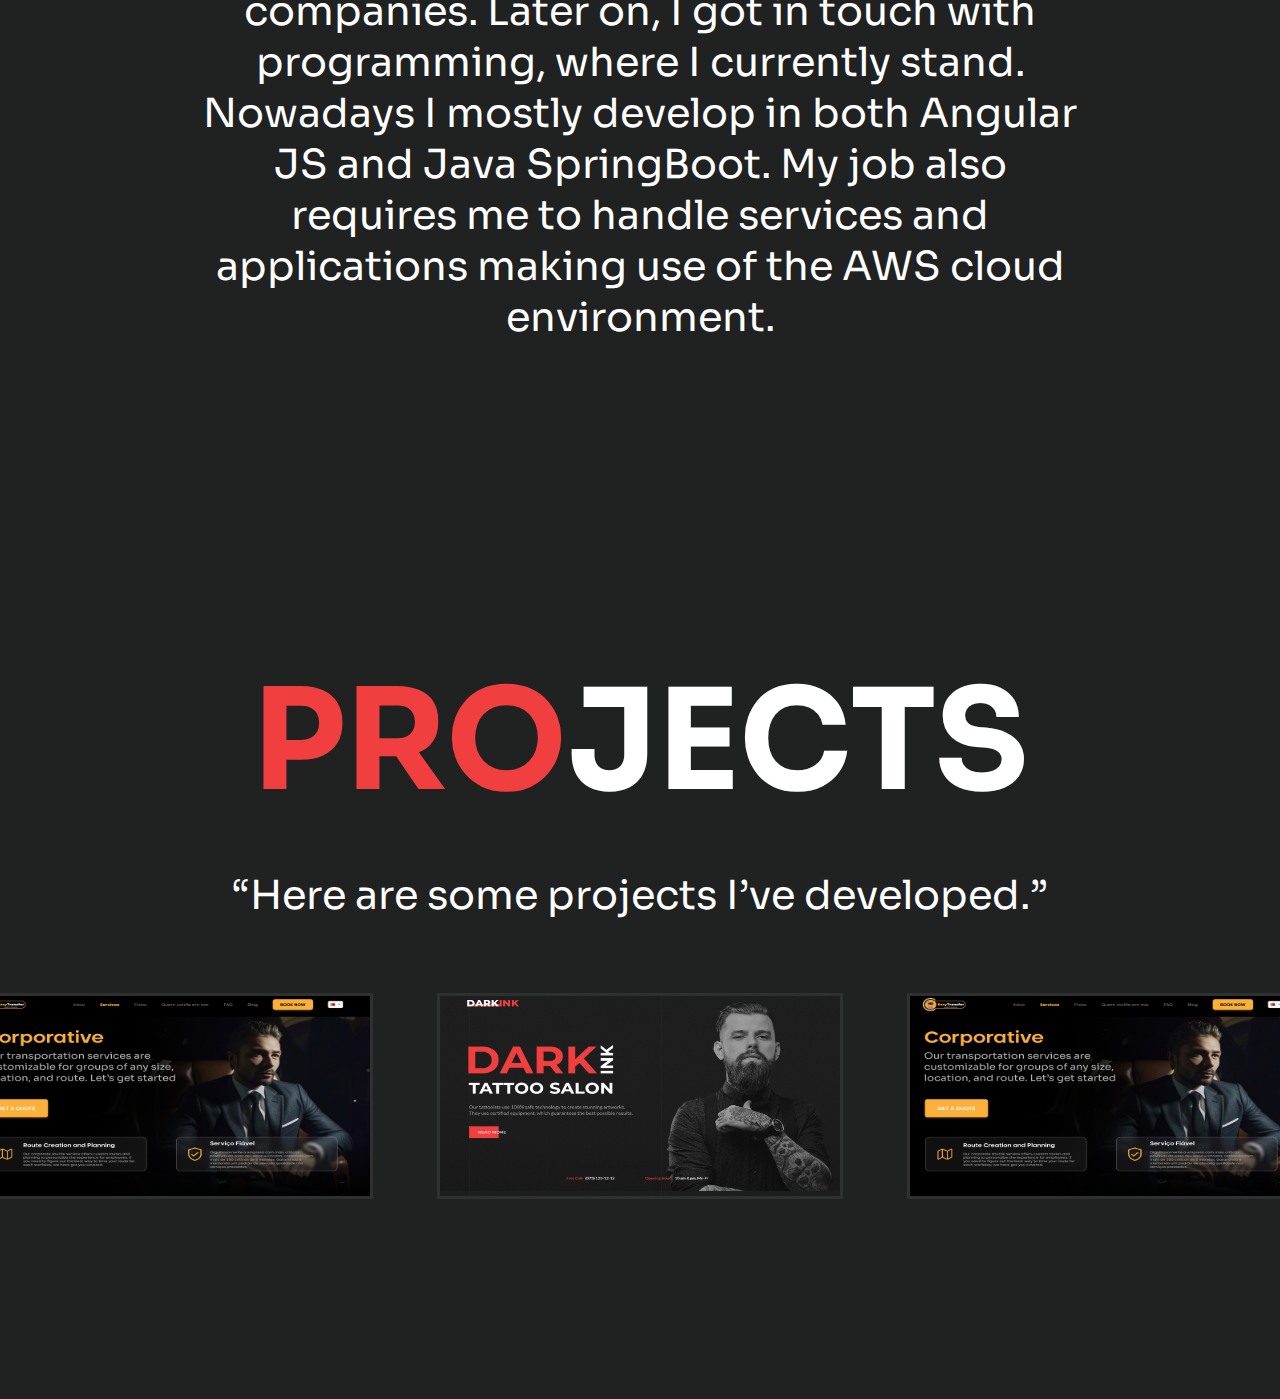
==== commit 985547cf: "começando o responsivo do site" ====
--- a/index.html
+++ b/index.html
@@ -3,7 +3,7 @@
 
 <head>
     <meta charset="UTF-8">
-    <meta name="viewport" content="width=device-width, initial-scale=1.0">
+    <meta name="viewport" content="width=device-width, initial-scale=1">    
     <title>Comora Portifolio</title>
     <link rel="stylesheet" type="text/css" href="desktop.css" media="screen" />
     <link rel="icon" type="image/png" sizes="16x16" href="./assets/img/icon/favicon-16x16.png">
@@ -51,7 +51,7 @@
                         Deployment
                         Services Administrator for small, medium and large companies. Later on, I got in touch with
                         programming, where I currently stand. Nowadays I mostly develop in both Angular JS and Java
-                        SpringBoot. My job also requires me to handle services and apllications making use of the AWS
+                        SpringBoot. My job also requires me to handle services and applications making use of the AWS
                         cloud environment.
                     </p>
                 </div>
--- a/desktop.css
+++ b/desktop.css
@@ -173,7 +173,26 @@
         translate: 0 0;
     }
 }
-
+@media (width: 1440px){
+    .nav-bar{
+        max-width: 100%;
+        align-items: center;
+        margin: auto;
+        z-index: 99999999;
+    }
+    .home{
+        align-items: center;
+        margin-top: 125px;
+        margin-left: 100px;
+        margin-right: 50px;
+    }
+    .scroll-smooth{
+        animation: none;
+    }
+    :target {
+        scroll-margin-top: 25px;
+    }
+}
 @media (max-width: 900px) {
     body{
         width: 900px;
@@ -182,6 +201,7 @@
         scroll-margin-top: 300px;
     }
     .nav-bar{
+        position: fixed;
         max-width: 100%;
         align-items: center;
         margin: auto;
@@ -192,6 +212,7 @@
         flex-direction: column-reverse;
         justify-content: center;
         align-items: center;
+        margin-top: 125px;
     }
     .home-img{
         max-width: 100%;
@@ -206,11 +227,12 @@
         animation: none;
     }
     .about{
-        margin-top: 100px;
+        margin-top: 500px;
     }
     .container-projects{
         display: flex;
         flex-direction: column;
+        margin-left: 32px;
 
     }
 }